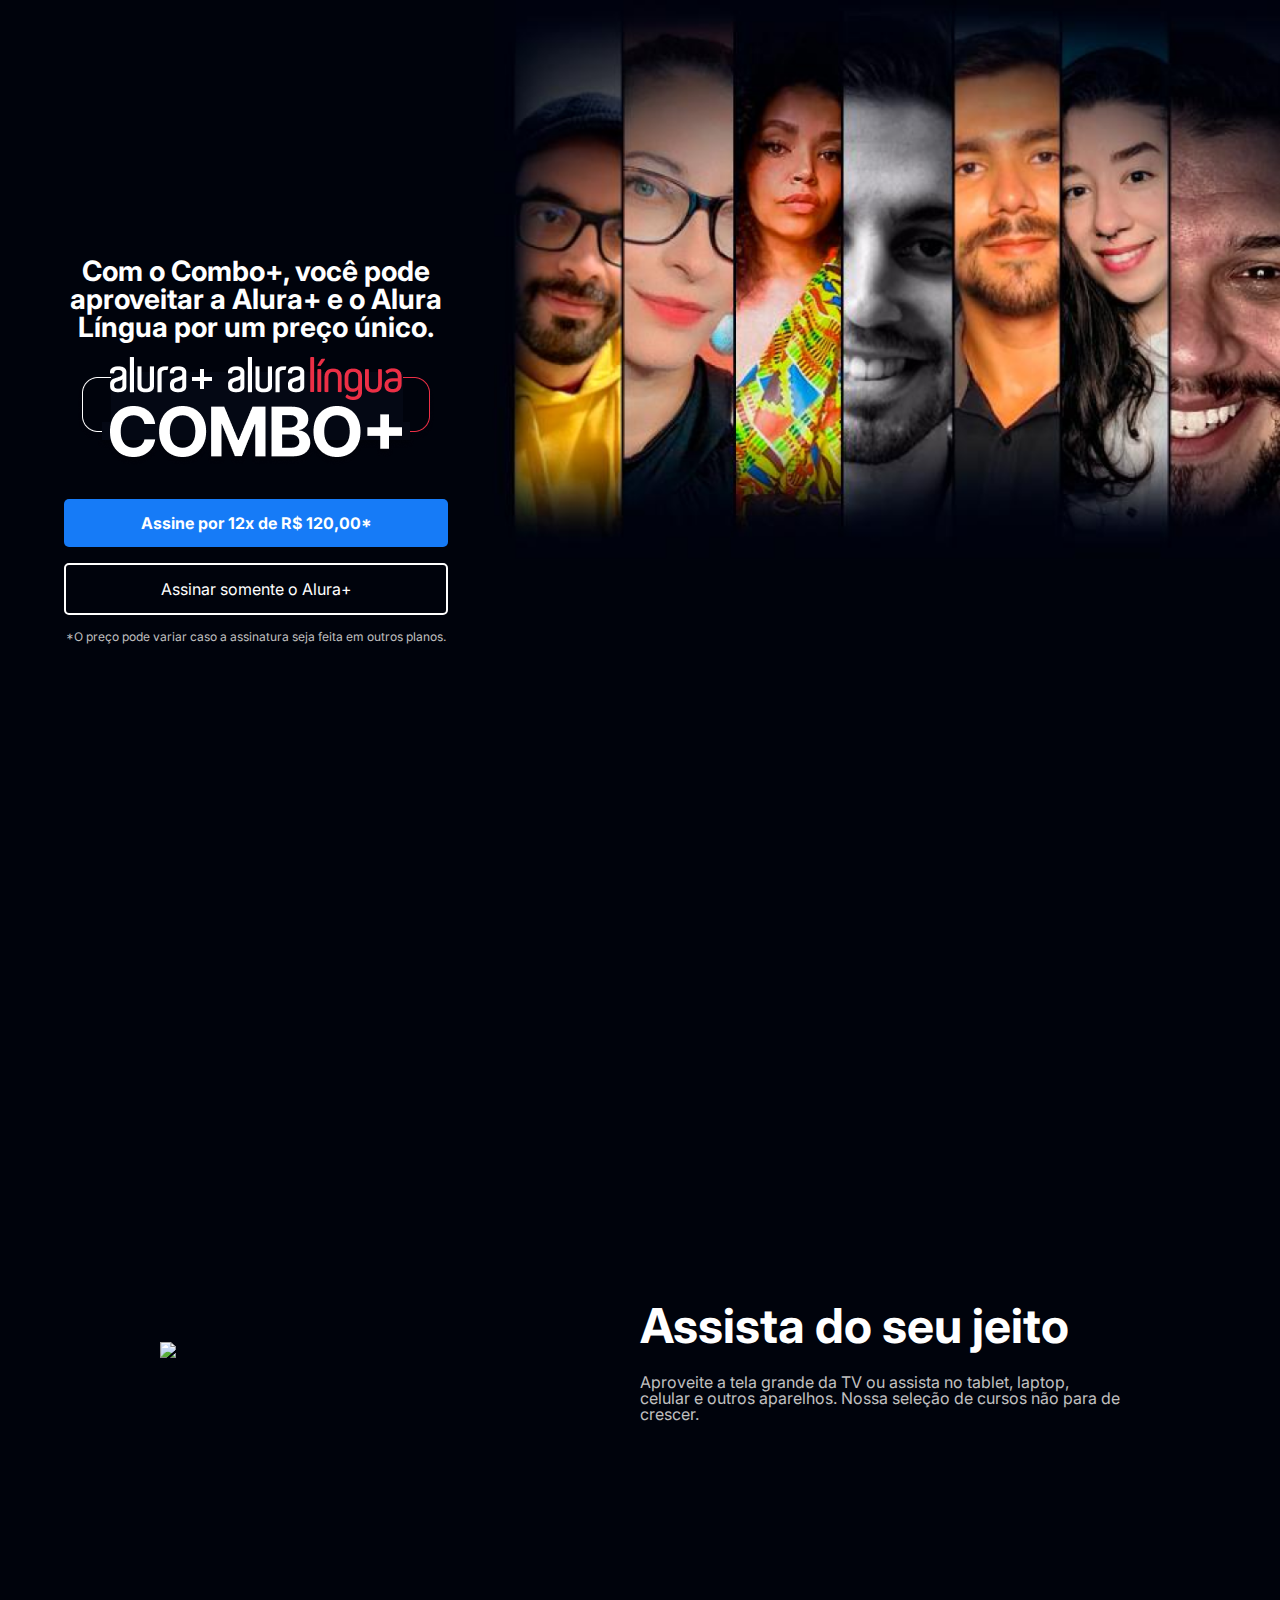
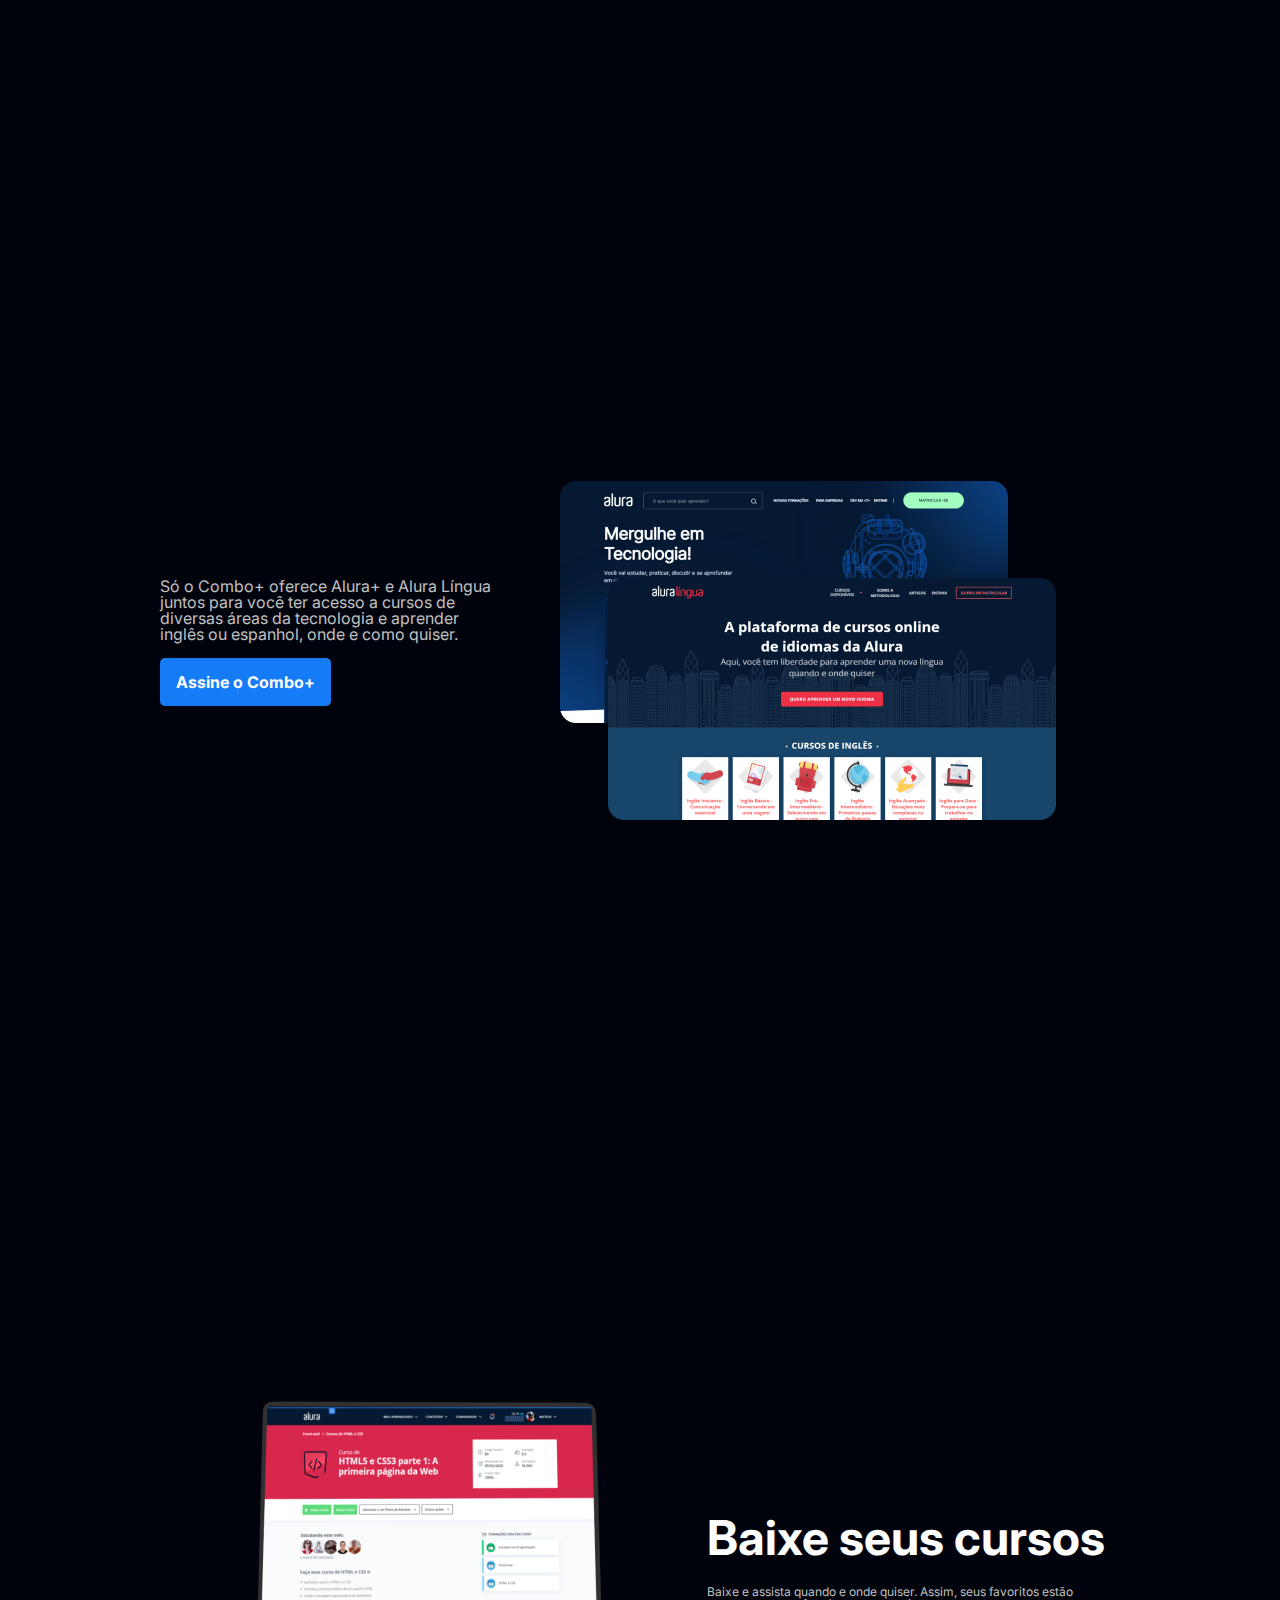
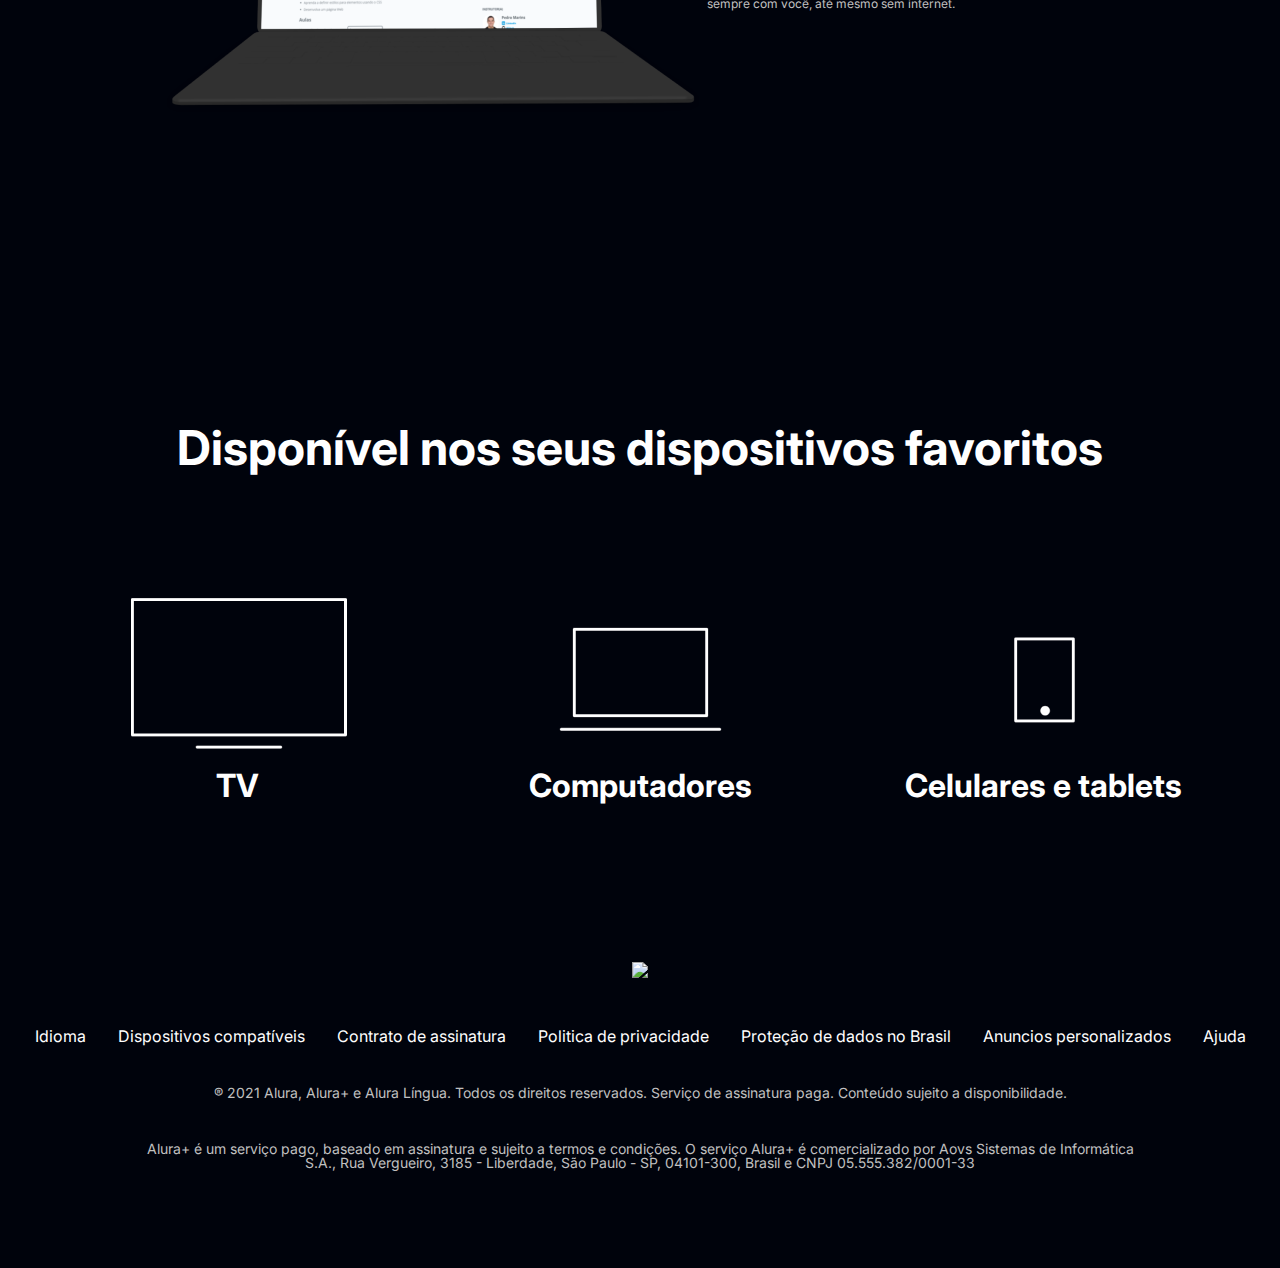
==== index.html @ 2e485d9f "Add files via upload" ====
<!DOCTYPE html>
<html lang="pt-br">
<head>
	<meta charset="utf-8">
	<meta name="viewport" content="width=device-width, initial-scale=1">
	<link rel="stylesheet" type="text/css" href="reset.css">
	<link rel="stylesheet" type="text/css" href="style.css">
	<link rel="preconnect" href="https://fonts.googleapis.com">
	<link rel="preconnect" href="https://fonts.gstatic.com" crossorigin>
	<link href="https://fonts.googleapis.com/css2?family=Inter:wght@400;700&family=Oswald:wght@300&display=swap" rel="stylesheet">
	<title>Praticando</title>
</head>
<body>
    <section class="SecPrincipal altura">
    	<div class="div-p">
			<h1 class="Titulo-Principal">Com o Combo+, você pode aproveitar a Alura+ e o Alura Língua por um preço único.</h1>
			<img class="imagem-p" src="Combo.png" alt="Combo alura+ e alura lingua">
			<a href="https://www.alura.com.br/" class="SecPrincipal__botao">Assine por 12x de R$ 120,00*</a>
			<a href="https://www.alura.com.br/" class="SecPrincipal__botao2">Assinar somente o Alura+</a>
			<p class="pSec">*O preço pode variar caso a assinatura seja feita em outros planos.</p>
		</div>
	</section>
	<section class="secGenerica altura">
			<img src="plataformas.png" class="imgplat">
		<div>
			<h2 class='Titulo-Principal sec'>Assista do seu jeito</h2>
			<p class="pSec espacamentolateral">Aproveite a tela grande da TV ou assista no tablet, laptop, celular e outros aparelhos. Nossa seleção de cursos não para de crescer.</p>
		</div>
		
	</section>
	<section class="secGenerica altura">
		<div>
			<p class="pSec espacamentolateral">Só o Combo+ oferece Alura+ e Alura Língua juntos para você ter acesso a cursos de diversas áreas da tecnologia e aprender inglês ou espanhol, onde e como quiser.</p>
			<a href="https://www.alura.com.br/" class="SecPrincipal__botao SecPrincipal__botao__telas">Assine o Combo+</a>
		</div>
		<img src="Telas.png" class='ImgTelas' alt="telas compativeis">
	</section>
	<section class="secGenerica altura">
		<img src="Notebook.png">
		<div>
			<h2 class="Titulo-Principal sec">Baixe seus cursos</h2>
			<p class="pSec espacamentolateral2">Baixe e assista quando e onde quiser. Assim, seus favoritos estão sempre com você, até mesmo sem internet.</p>
		</div>
	</section>
	<section class="dispositivos">
		<h2 class="Titulo-Principal sec">Disponível nos seus dispositivos favoritos</h2>
		<ul class="lista_dispositivos">
			<li class="lista_space">
				<img src="tv.png">
				<h3 class="lista_items">TV</p>
			</li>
			<li class="lista_space">
				<img src="computador.png">
				<h3 class="lista_items">Computadores</p>
			</li>
			<li class="lista_space">
				<img src="celular.png">
				<h3 class="lista_items">Celulares e tablets</p>
			</li>
		</ul>
	</section>
	<footer class="rodape">
		<div class="logoimg">	
			<img src="logo.png" class="rodape__logo">
		</div>
		<ul class="lista_links">
			<li class="lista_link"><a href="#">Idioma</a></li>
			<li class="lista_link"><a href="#">Dispositivos compatíveis</a></li>
			<li class="lista_link"><a href="#">Contrato de assinatura</a></li>
			<li class="lista_link"><a href="#">Politica de privacidade</a></li>
			<li class="lista_link"><a href="#">Proteção de dados no Brasil</a></li>
			<li class="lista_link"><a href="#">Anuncios personalizados</a></li>
			<li class="lista_link"><a href="#">Ajuda</a></li>
		</ul>
		<p class="rodape__texto">® 2021 Alura, Alura+ e Alura Língua. Todos os direitos reservados. Serviço de assinatura paga. Conteúdo sujeito a disponibilidade.</p>
		<p class="rodape__texto tx3">Alura+ é um serviço pago, baseado em assinatura e sujeito a termos e condições. O serviço Alura+ é comercializado por Aovs Sistemas de Informática S.A., Rua Vergueiro, 3185 - Liberdade, São Paulo - SP, 04101-300, Brasil e CNPJ 05.555.382/0001-33</p>
	</footer>

</body>
</html>
---- style.css ----
:root {
	--corbranca-p:#FFFFFF;
	--cinza-s:#C0C0C0;
	--botao-azul:#167BF7;
	--preto-fundo:#00030C;
	--fonte-principal: 'Inter';
}
body {
	background: var(--preto-fundo);
	font-family: var(--fonte-principal);
	font-size: 16px;
	font-weight: 400;
}

.Titulo-Principal{
	color: var(--corbranca-p);
	font-size: 28px;
	font-weight: 700;
}
.SecPrincipal{
	background-image: url(Background.png);
	background-repeat: no-repeat;
	background-size: contain;
	display: grid;
	grid-template-columns: 1fr 1fr 20%;
	align-items: center;
	text-align: center;
}
.altura{
	height: 100vh;
}
.SecPrincipal__botao{
	background-color: var(--botao-azul);
	color: var(--corbranca-p);
	border-radius: 5px;
	padding: 1em;
	display: block;
	font-weight: bold;
	margin-bottom: 1em ;
}
.SecPrincipal__botao2{
	color: var(--corbranca-p);
	border-radius: 5px;
	padding: 1em;
	display: block;
	border: 2px solid var(--corbranca-p);
	font-weight: 400;
	margin-bottom: 1em;
}
.pSec{
	font-size: 12px;
	color: var(--cinza-s);
}
.div-p{
	margin: 0 4em;
}
.imagem-p{
	margin: 1em 0 2em 0;
}
.secGenerica{
	margin: 0em 10em;
	display: grid;
	grid-template-columns: 1fr 1fr;
	align-items: center;
}
.sec{
	padding:.5em 0em;
	font-size: 48px;
}
.imgplat{
	width: 80%;
}
.espacamentolateral{
	font-size: 16px;
}
.SecPrincipal__botao__telas{
	margin-top: 1em;
	display: inline-block;
}
.ImgTelas{
	padding: 0 4em;
}
.espacamentolateral2{
	margin-right: 1em;
}
.lista_dispositivos{
	display: flex;
	justify-content: center;
	margin: 5em 0;
}
.dispositivos{
	text-align: center;
}
.lista_items{
	font-size: 32px;
	color: var(--corbranca-p);
	font-weight: 700;
}
.lista_space{
	padding: 0 2em;
}
.lista_links{
	margin-top: 3em;
	display: flex;
	justify-content: center;
}
.lista_link{
	font-weight: 400;
	color: var(--corbranca-p);
	padding: 0 1em;

}
.lista_link:hover{
	color: var(--botao-azul);
}
.rodape__texto{
	font-weight: 400;
	color: var(--cinza-s);
	font-size: 14px;
	margin: 3em 10em;
	text-align: center;
}
.tx3{
	padding-bottom: 4em;
}
.rodape{
	text-align: center;
	margin-top: 160px;
}
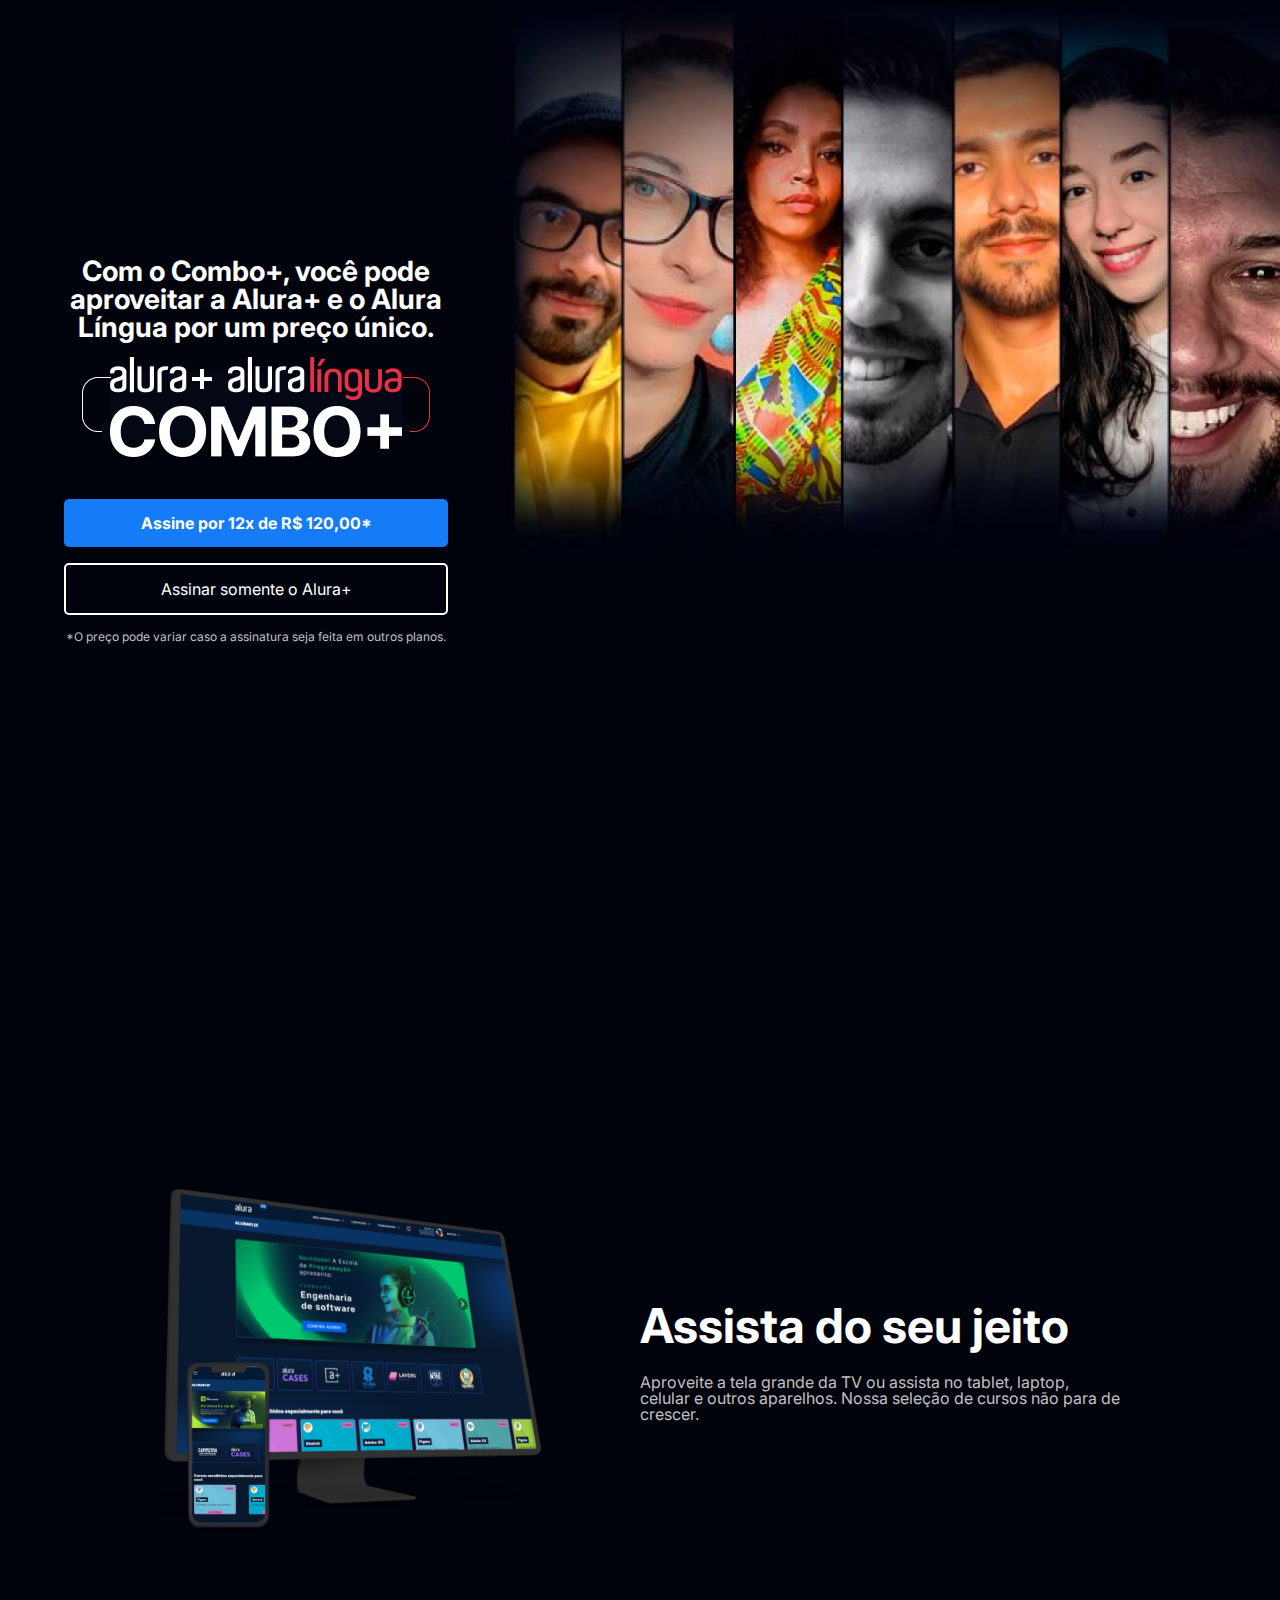
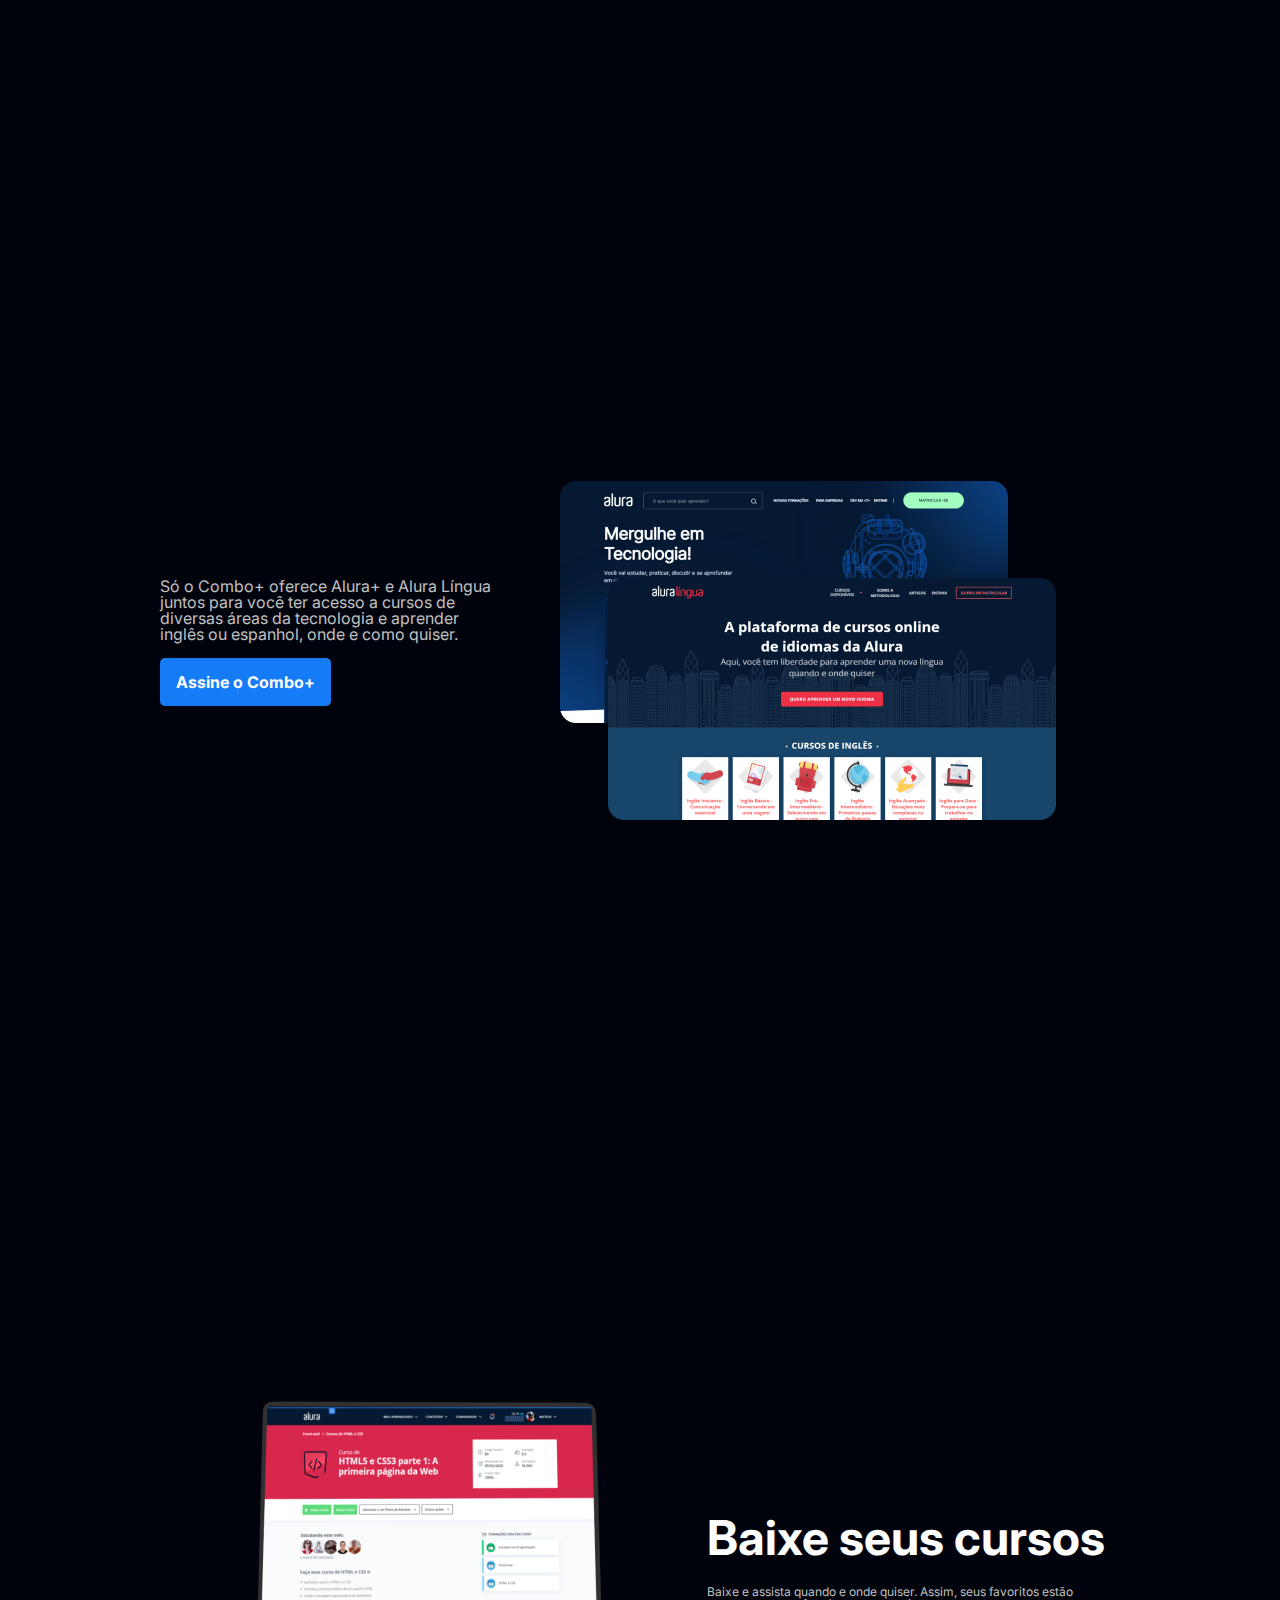
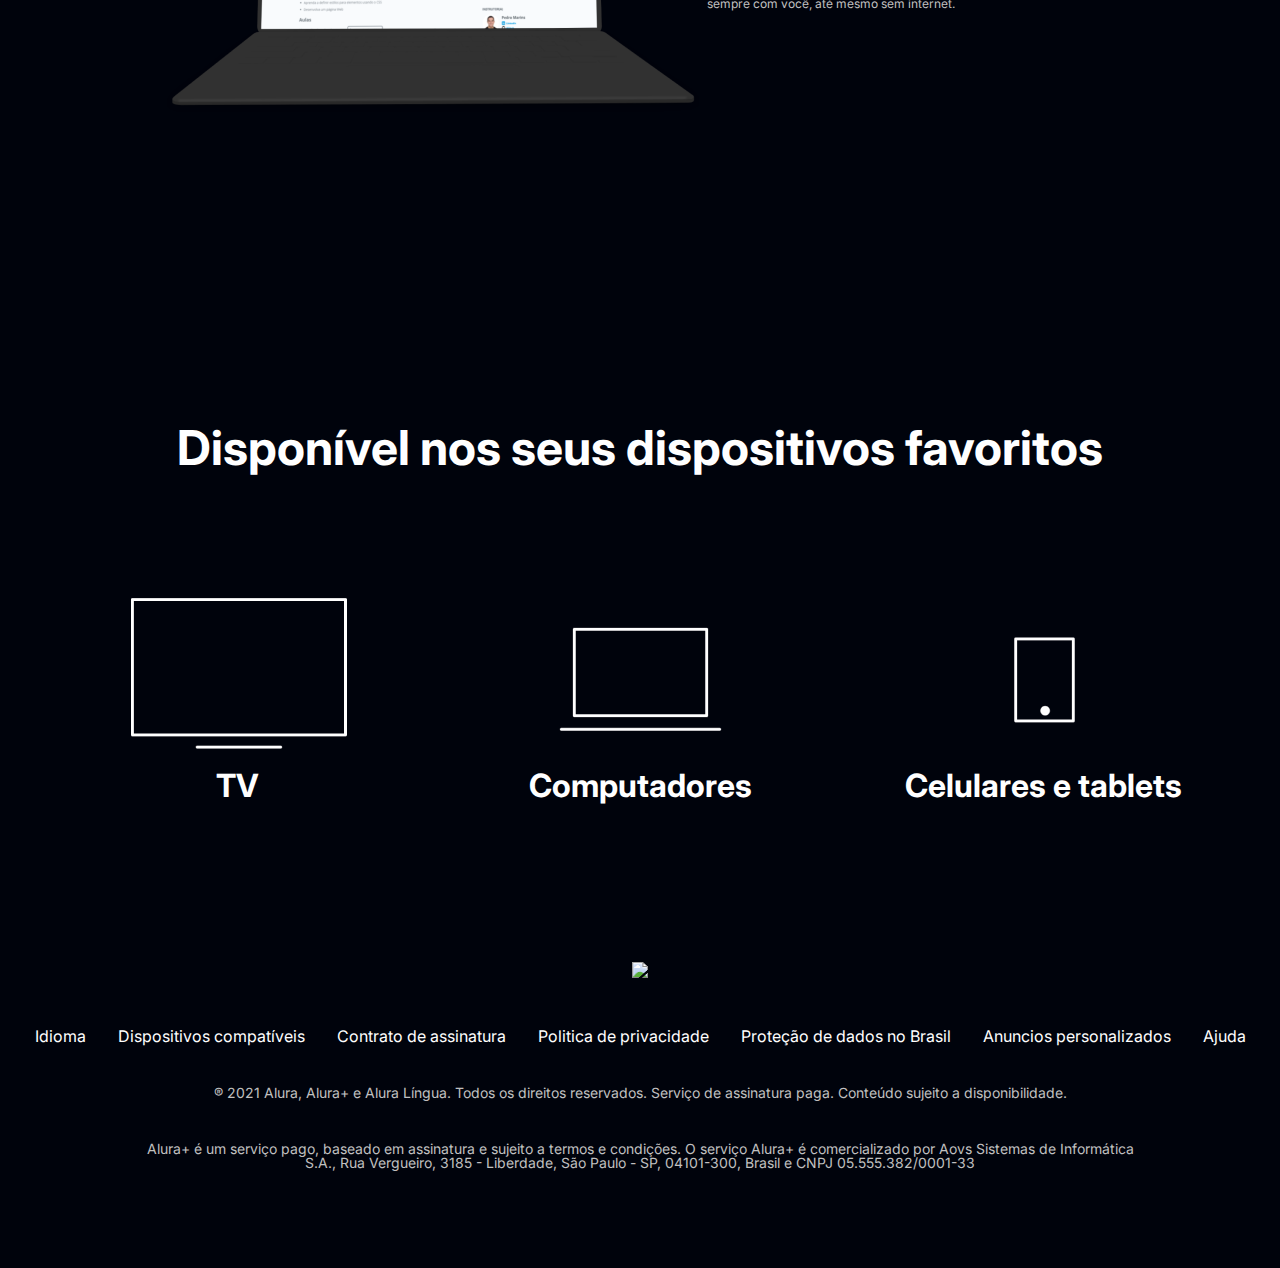
==== commit 55533db4: "Update index.html" ====
--- a/index.html
+++ b/index.html
@@ -21,7 +21,7 @@
 		</div>
 	</section>
 	<section class="secGenerica altura">
-			<img src="plataformas.png" class="imgplat">
+			<img src="Plataformas.png" class="imgplat">
 		<div>
 			<h2 class='Titulo-Principal sec'>Assista do seu jeito</h2>
 			<p class="pSec espacamentolateral">Aproveite a tela grande da TV ou assista no tablet, laptop, celular e outros aparelhos. Nossa seleção de cursos não para de crescer.</p>
@@ -60,7 +60,7 @@
 		</ul>
 	</section>
 	<footer class="rodape">
-		<div class="logoimg">	
+		<div class="Logoimg">	
 			<img src="logo.png" class="rodape__logo">
 		</div>
 		<ul class="lista_links">
@@ -77,4 +77,4 @@
 	</footer>
 
 </body>
-</html>+</html>
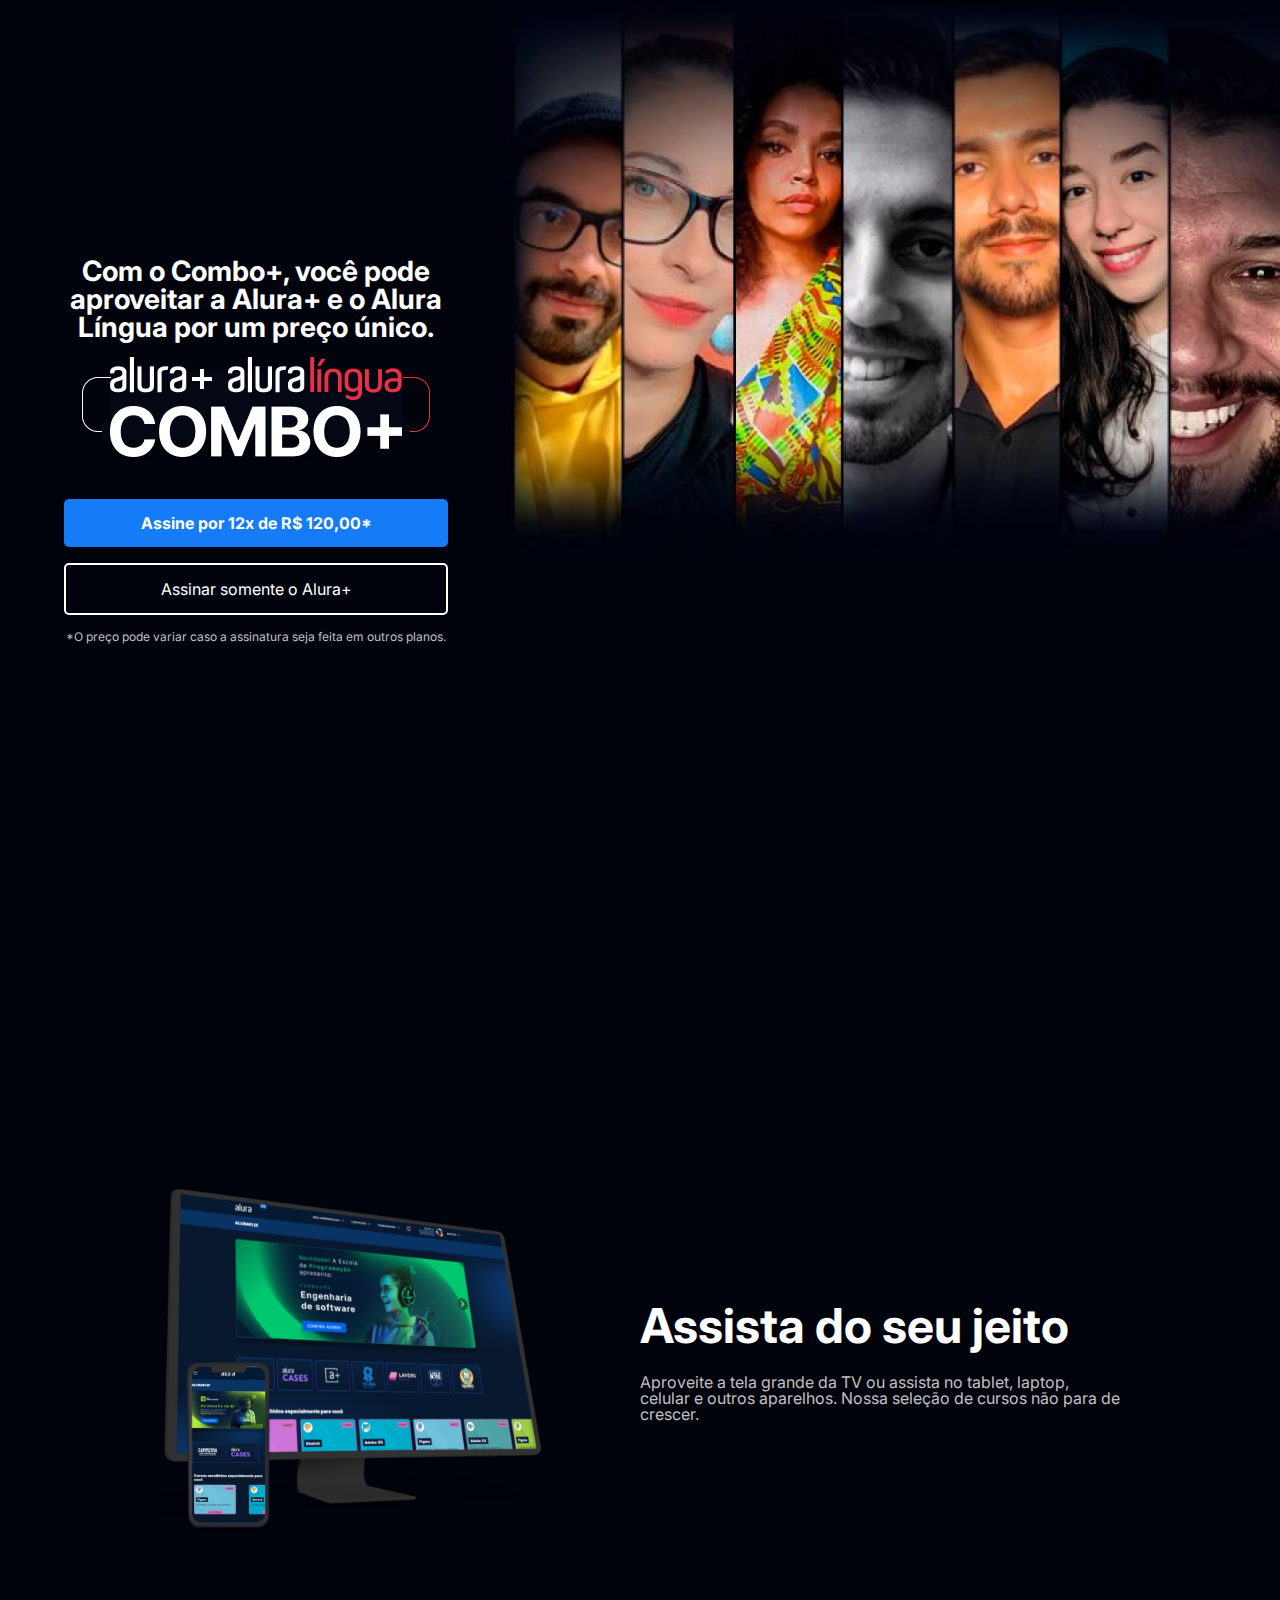
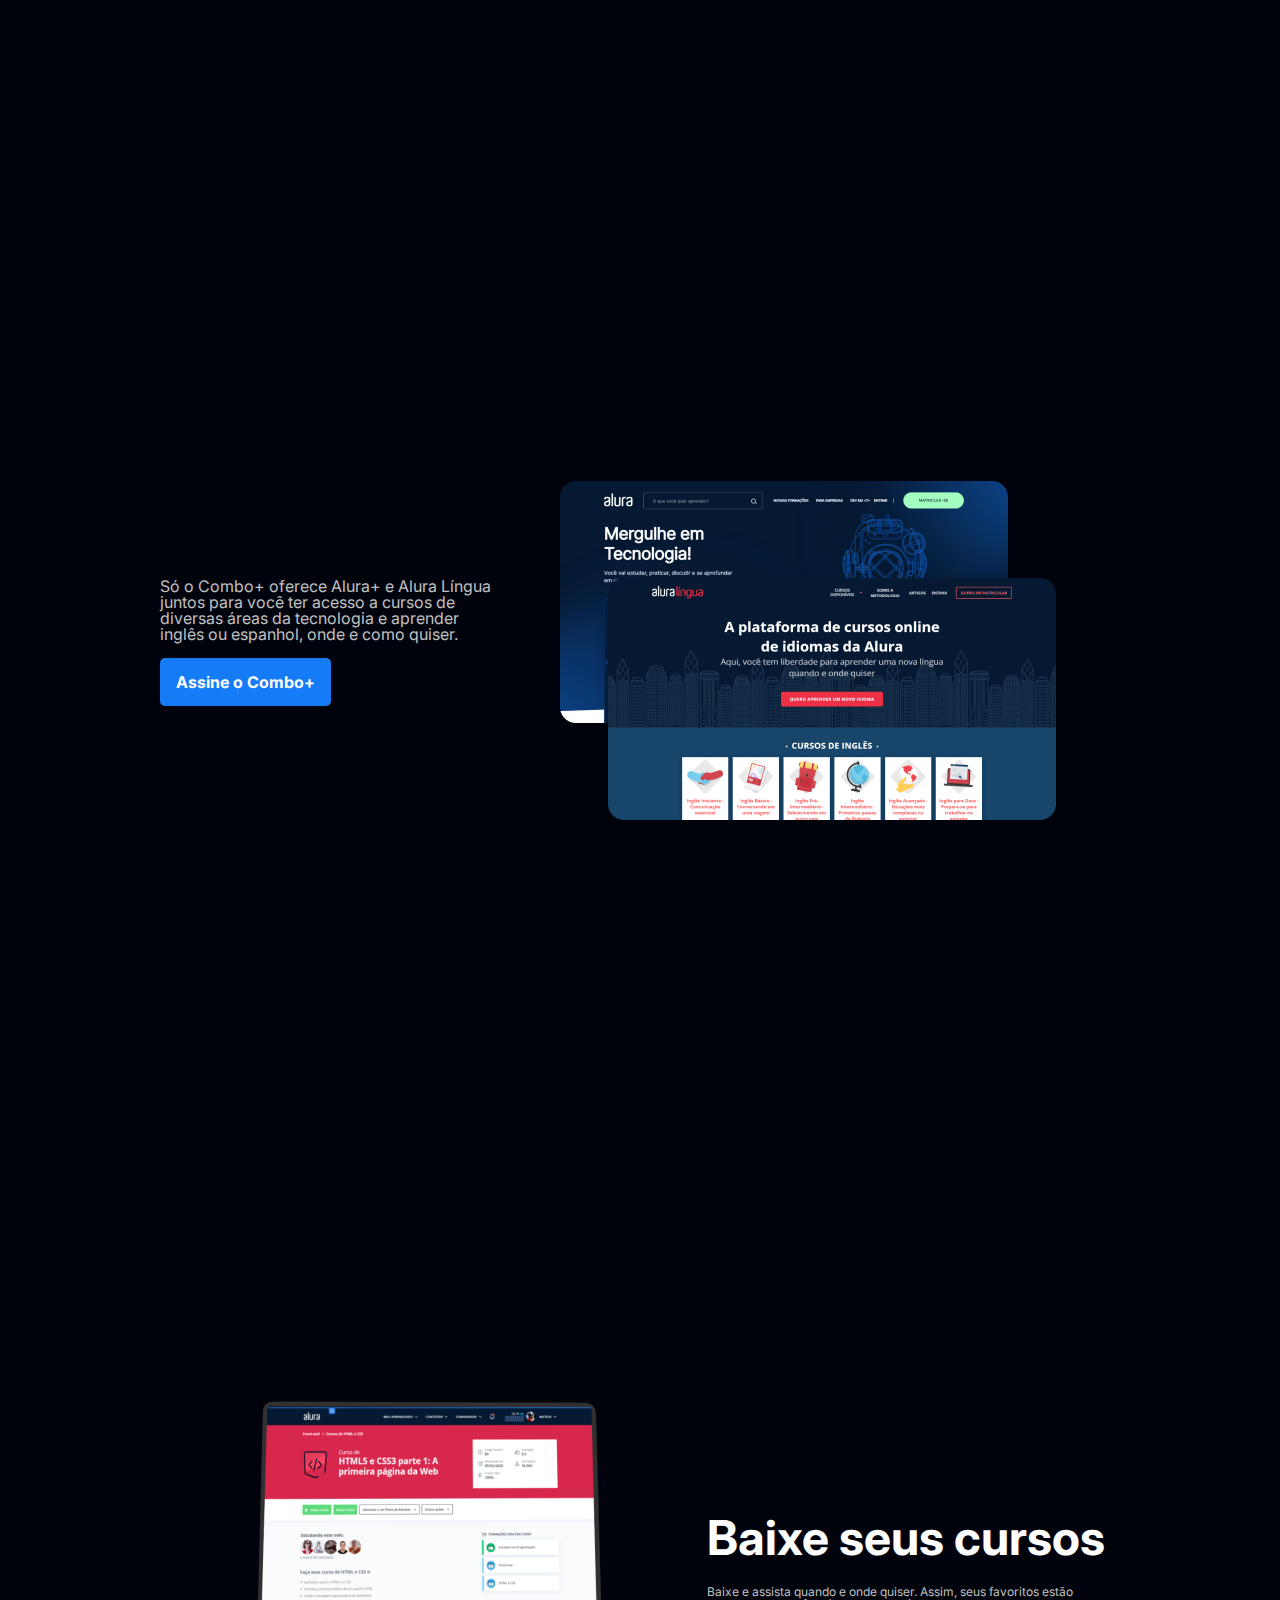
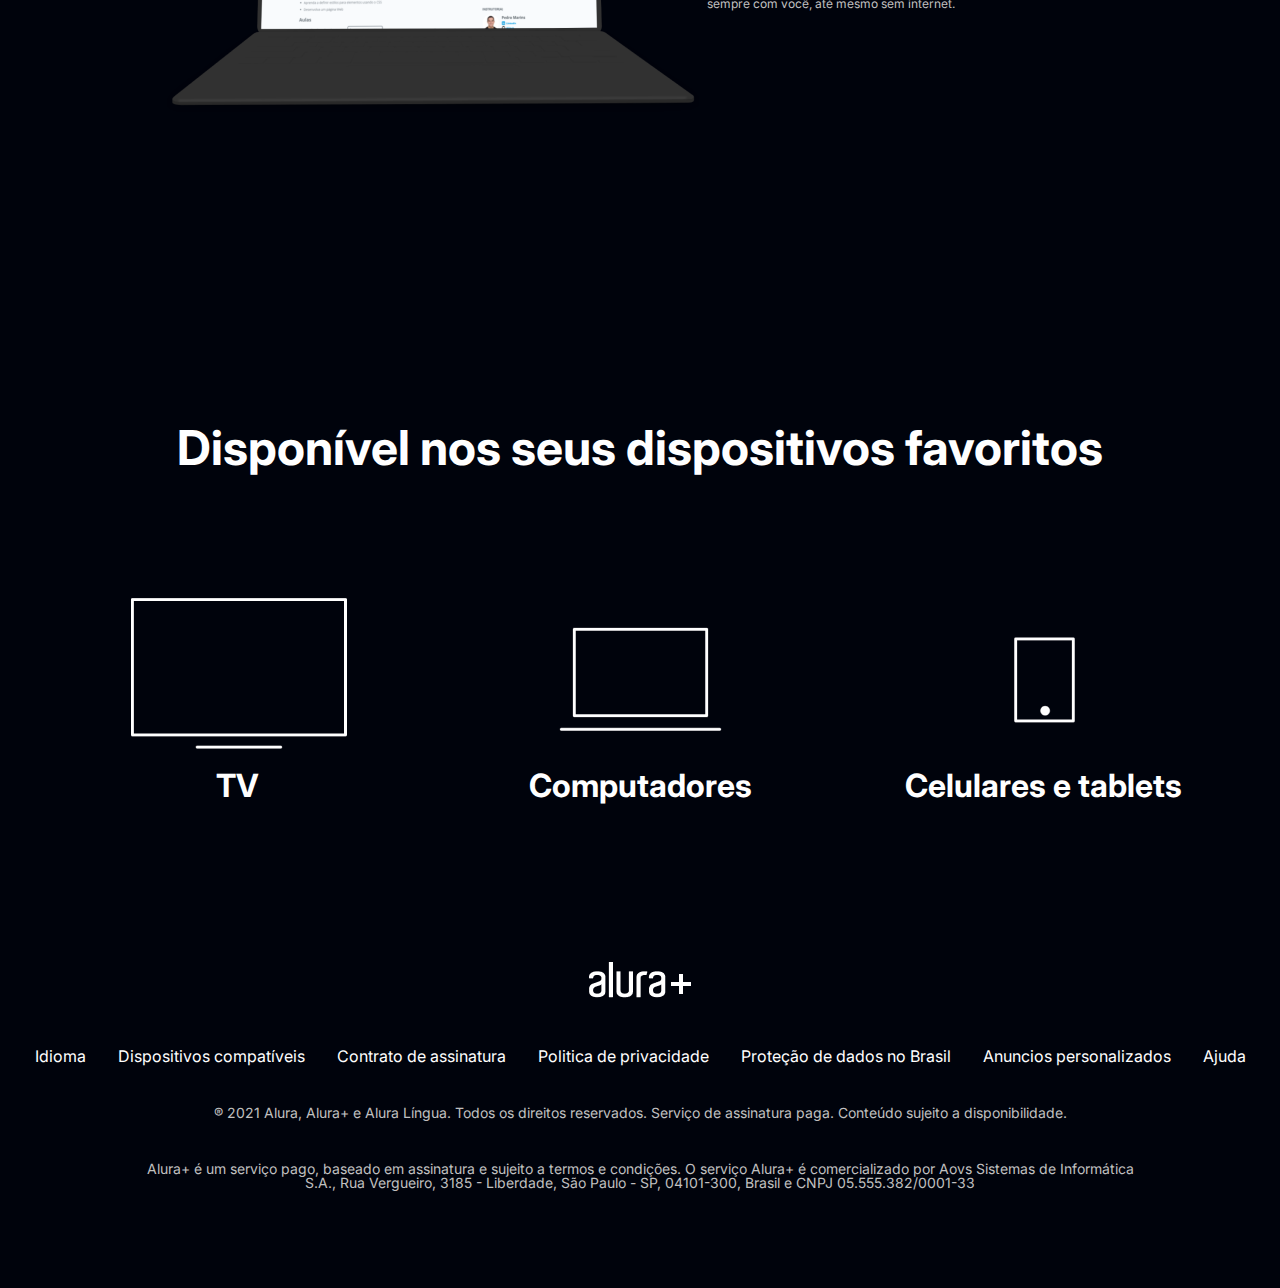
==== commit cba03cc8: "Update index.html" ====
--- a/index.html
+++ b/index.html
@@ -60,8 +60,8 @@
 		</ul>
 	</section>
 	<footer class="rodape">
-		<div class="Logoimg">	
-			<img src="logo.png" class="rodape__logo">
+		<div class="logoimg">	
+			<img src="Logo.png" class="rodape__logo">
 		</div>
 		<ul class="lista_links">
 			<li class="lista_link"><a href="#">Idioma</a></li>
